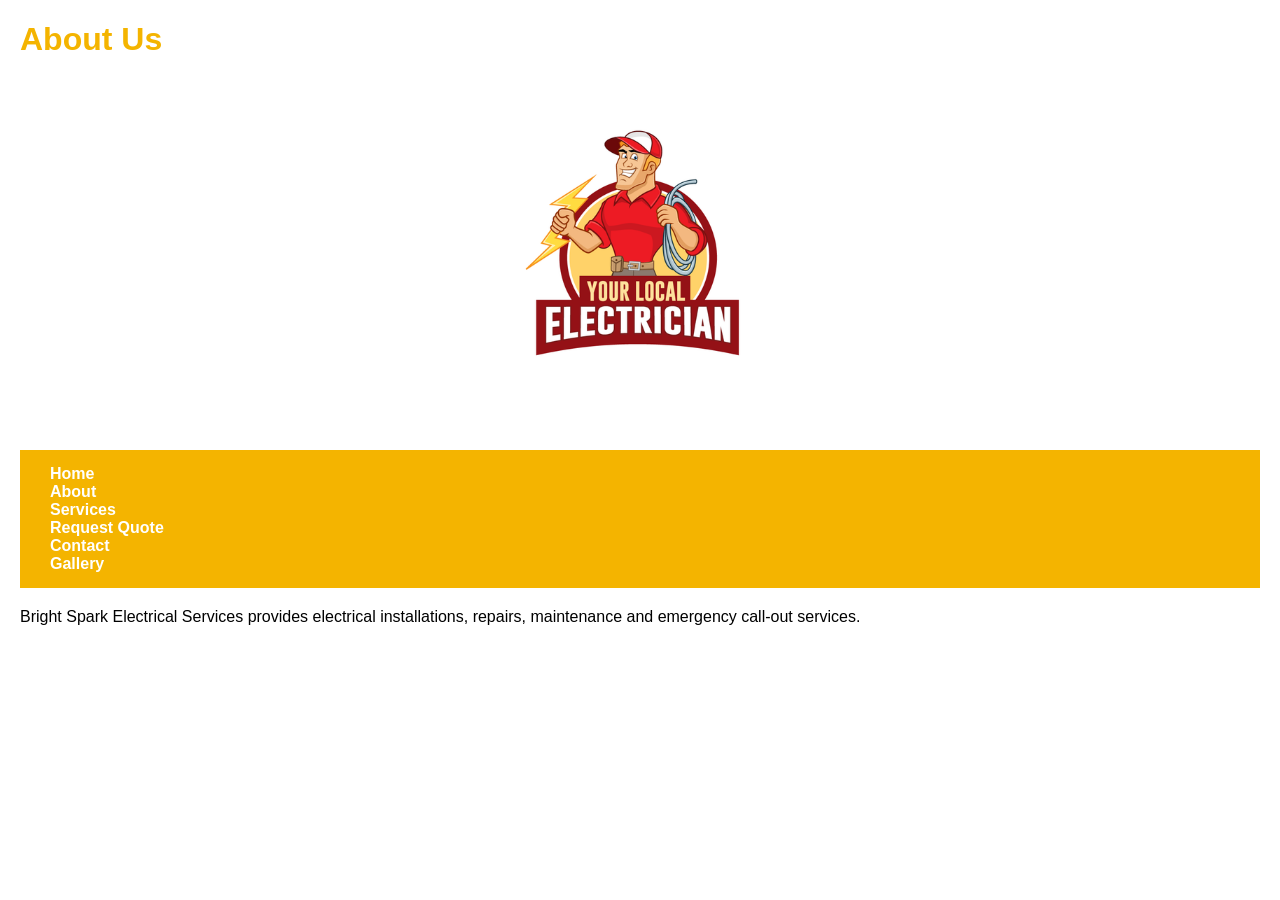
==== about.html @ 67dcbeed "part 2 initial commit" ====
<!DOCTYPE html>

<html lang="en">

<head>

  <meta charset="UTF-8">

  <title>About Us</title>

  <link rel="stylesheet" href="css/style.css">

</head>

<body>

 

<h1>About Us</h1>

<img src="images/logo.png" style="=width:200px; height:350px;">

<nav>

  <a href="index.html">Home</a><br>

  <a href="about.html">About</a><br>

  <a href="services.html">Services</a><br>

  <a href="quote.html">Request Quote</a><br>

  <a href="contact.html">Contact</a><br>

  <a href="gallery.html">Gallery</a>

</nav>

 

<p>

  Bright Spark Electrical Services provides electrical installations,

  repairs, maintenance and emergency call-out services.

</p>


</body>

</html>
---- css/style.css ----
body {
    font-family: Arial, sans-serif;
    margin: 20px;
}

h1 {
    color: #f4b400;
}

nav {
    margin-bottom: 20px;
}

nav a {
    text-decoration: none;
}
input,
select,
textarea {
    width: 300px;
    padding: 8px;
    margin-bottom: 10px;
}

button {
    background-color: #f4b400;
    color: white;
    border: none;
    padding: 10px 15px;
    cursor: pointer;
}
nav {
    background-color: #f4b400;
    padding: 15px;
    text-align: left;
}

nav a {
    color: white;
    text-decoration: none;
    margin: 0 15px;
    font-weight: bold;
}

nav a:hover {
    color: black;
}

img {
    display: block;
    margin: 20px auto;
}
.logo {
    width: 200px;
    height: auto;
    display: block;
    margin: 20px auto;
}
body {
    font-family: Arial, sans-serif;
    margin: 20px;
}
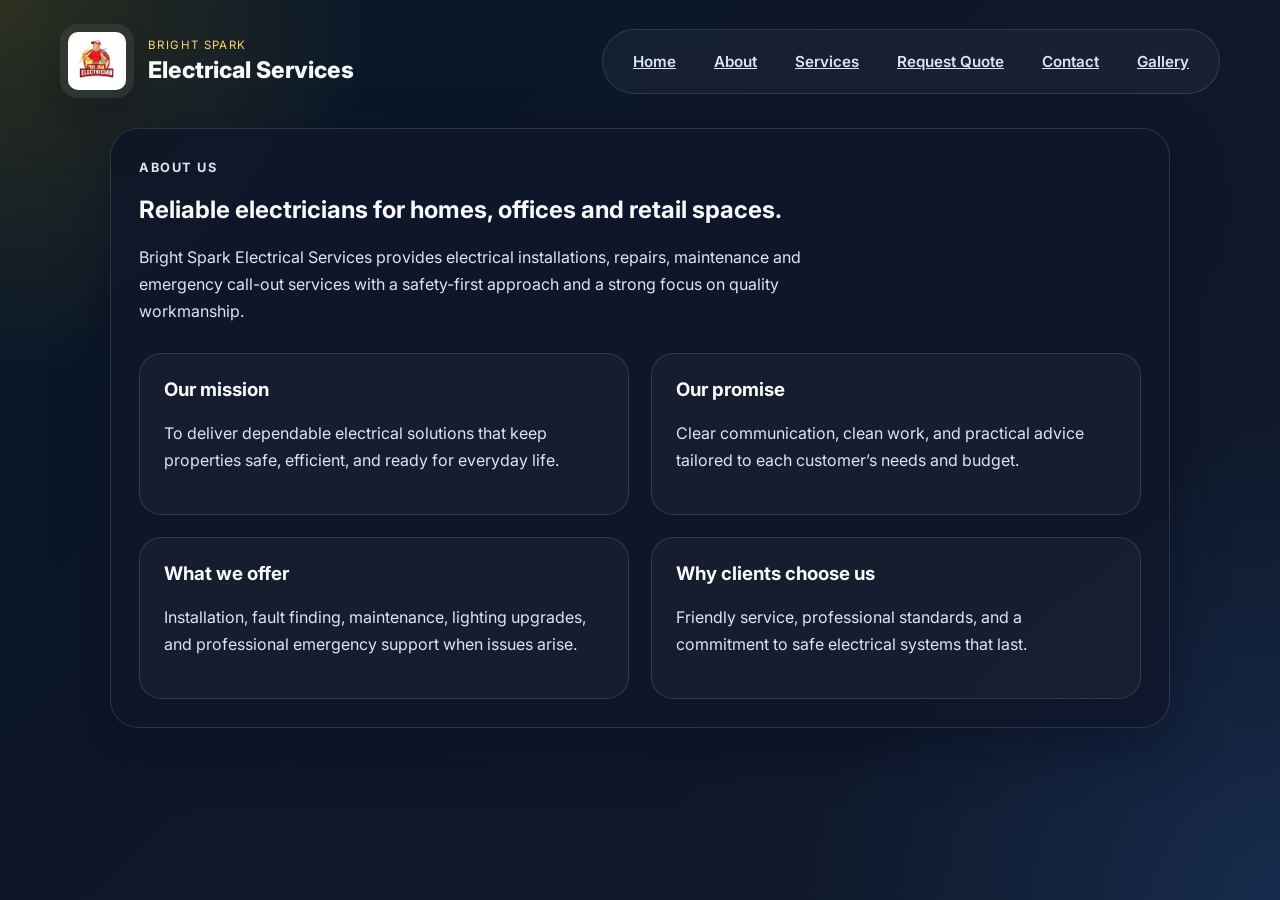
==== commit 357ca461: "part 2 index, about us page commit" ====
--- a/about.html
+++ b/about.html
@@ -1,52 +1,64 @@
 <!DOCTYPE html>
+<html lang="en">
+<head>
+  <meta charset="UTF-8">
+  <meta name="viewport" content="width=device-width, initial-scale=1.0">
+  <title>About Us</title>
+  <link rel="preconnect" href="https://fonts.googleapis.com">
+  <link rel="preconnect" href="https://fonts.gstatic.com" crossorigin>
+  <link href="https://fonts.googleapis.com/css2?family=Inter:wght@400;500;600;700;800;900&display=swap" rel="stylesheet">
+  <link rel="stylesheet" href="css/style.css">
+</head>
+<body class="site-page">
+<header class="site-header">
+  <div class="brand-wrap">
+    <img class="brand-logo" src="images/logo.png" alt="Bright Spark Electrical Services logo">
+    <div class="brand-text">
+      <span class="brand-kicker">Bright Spark</span>
+      <h2>Electrical Services</h2>
+    </div>
+  </div>
 
-<html lang="en">
+  <nav class="main-nav" aria-label="Main navigation">
+    <a href="index.html">Home</a>
+    <a href="about.html">About</a>
+    <a href="services.html">Services</a>
+    <a href="quote.html">Request Quote</a>
+    <a href="contact.html">Contact</a>
+    <a href="gallery.html">Gallery</a>
+  </nav>
+</header>
 
-<head>
+<main class="page-shell">
+  <section class="content-panel">
+    <div class="intro-copy">
+      <p class="eyebrow">About us</p>
+      <h1>Reliable electricians for homes, offices and retail spaces.</h1>
+      <p class="lead-text">
+        Bright Spark Electrical Services provides electrical installations, repairs,
+        maintenance and emergency call-out services with a safety-first approach and a strong focus on quality workmanship.
+      </p>
+    </div>
 
-  <meta charset="UTF-8">
-
-  <title>About Us</title>
-
-  <link rel="stylesheet" href="css/style.css">
-
-</head>
-
-<body>
-
- 
-
-<h1>About Us</h1>
-
-<img src="images/logo.png" style="=width:200px; height:350px;">
-
-<nav>
-
-  <a href="index.html">Home</a><br>
-
-  <a href="about.html">About</a><br>
-
-  <a href="services.html">Services</a><br>
-
-  <a href="quote.html">Request Quote</a><br>
-
-  <a href="contact.html">Contact</a><br>
-
-  <a href="gallery.html">Gallery</a>
-
-</nav>
-
- 
-
-<p>
-
-  Bright Spark Electrical Services provides electrical installations,
-
-  repairs, maintenance and emergency call-out services.
-
-</p>
-
-
+    <div class="info-grid">
+      <article class="info-card">
+        <h3>Our mission</h3>
+        <p>To deliver dependable electrical solutions that keep properties safe, efficient, and ready for everyday life.</p>
+      </article>
+      <article class="info-card">
+        <h3>Our promise</h3>
+        <p>Clear communication, clean work, and practical advice tailored to each customer’s needs and budget.</p>
+      </article>
+      <article class="info-card">
+        <h3>What we offer</h3>
+        <p>Installation, fault finding, maintenance, lighting upgrades, and professional emergency support when issues arise.</p>
+      </article>
+      <article class="info-card">
+        <h3>Why clients choose us</h3>
+        <p>Friendly service, professional standards, and a commitment to safe electrical systems that last.</p>
+      </article>
+    </div>
+  </section>
+</main>
 </body>
-
 </html>
--- a/css/style.css
+++ b/css/style.css
@@ -1,62 +1,706 @@
-body {
+:root {
+    --bg-deep: #071827;
+    --bg-mid: #0f172a;
+    --panel: rgba(15, 23, 42, 0.84);
+    --panel-strong: rgba(19, 32, 48, 0.96);
+    --panel-soft: rgba(255, 255, 255, 0.04);
+    --gold: #f4b400;
+    --gold-soft: #ffd76a;
+    --cream: #f8fafc;
+    --muted: #dbe6f3;
+    --line: rgba(255, 255, 255, 0.12);
+    --shadow: 0 20px 55px rgba(2, 6, 23, 0.35);
+}
+
+* {
+    box-sizing: border-box;
+}
+
+body.landing-page {
+    margin: 0;
+    font-family: "Inter", "Segoe UI", Arial, sans-serif;
+    color: var(--cream);
+    background:
+            radial-gradient(circle at top left, rgba(244, 180, 0, 0.18), transparent 28%),
+            radial-gradient(circle at bottom right, rgba(59, 130, 246, 0.18), transparent 30%),
+            linear-gradient(135deg, var(--bg-deep) 0%, var(--bg-mid) 48%, #101b2d 100%);
+    min-height: 100vh;
+}
+
+body.landing-page img {
+    display: block;
+    max-width: 100%;
+}
+
+body.landing-page a {
+    text-decoration: none;
+    color: inherit;
+}
+
+.site-header {
+    max-width: 1200px;
+    margin: 0 auto;
+    padding: 24px 20px 0;
+    display: flex;
+    align-items: center;
+    justify-content: space-between;
+    gap: 24px;
+}
+
+.brand-wrap {
+    display: flex;
+    align-items: center;
+    gap: 14px;
+}
+
+.brand-logo {
+    width: 74px;
+    height: 74px;
+    border-radius: 18px;
+    background: rgba(255, 255, 255, 0.06);
+    padding: 8px;
+    box-shadow: var(--shadow);
+}
+
+.brand-kicker {
+    display: block;
+    font-size: 0.72rem;
+    letter-spacing: 0.12em;
+    text-transform: uppercase;
+    color: var(--gold-soft);
+}
+
+.brand-text h2 {
+    margin: 4px 0 0;
+    font-size: clamp(1.1rem, 1.8vw, 1.6rem);
+    font-weight: 800;
+}
+
+.main-nav {
+    display: flex;
+    align-items: center;
+    gap: 10px;
+    justify-content: flex-end;
+    flex-wrap: wrap;
+    padding: 12px 16px;
+    background: rgba(255, 255, 255, 0.04);
+    border: 1px solid var(--line);
+    border-radius: 999px;
+    backdrop-filter: blur(10px);
+}
+
+.main-nav a {
+    padding: 10px 14px;
+    border-radius: 999px;
+    color: var(--muted);
+    font-size: 0.95rem;
+    font-weight: 600;
+    transition: background 0.2s ease, color 0.2s ease, transform 0.2s ease;
+}
+
+.main-nav a:hover,
+.main-nav a:focus-visible {
+    background: rgba(244, 180, 0, 0.12);
+    color: var(--cream);
+    transform: translateY(-1px);
+}
+
+.page-shell {
+    max-width: 1200px;
+    margin: 0 auto;
+    padding: 26px 20px 64px;
+}
+
+.hero {
+    display: grid;
+    grid-template-columns: 1.1fr 0.9fr;
+    align-items: center;
+    gap: 48px;
+    padding: 42px 0 18px;
+}
+
+.eyebrow {
+    margin: 0 0 16px;
+    color: var(--gold-soft);
+    font-size: 0.8rem;
+    font-weight: 700;
+    letter-spacing: 0.12em;
+    text-transform: uppercase;
+}
+
+.hero-copy h1 {
+    margin: 0;
+    font-size: clamp(2.7rem, 5vw, 5rem);
+    line-height: 1.02;
+    letter-spacing: -0.05em;
+}
+
+.lead {
+    margin: 20px 0 0;
+    max-width: 640px;
+    color: var(--muted);
+    font-size: 1.08rem;
+    line-height: 1.7;
+}
+
+.cta-row {
+    display: flex;
+    flex-wrap: wrap;
+    gap: 14px;
+    margin-top: 28px;
+}
+
+.primary-btn,
+.secondary-btn {
+    display: inline-flex;
+    align-items: center;
+    justify-content: center;
+    min-height: 52px;
+    padding: 0 22px;
+    border-radius: 14px;
+    font-weight: 700;
+    transition: transform 0.2s ease, box-shadow 0.2s ease, border-color 0.2s ease;
+}
+
+.primary-btn {
+    background: linear-gradient(135deg, var(--gold) 0%, var(--gold-soft) 100%);
+    color: #0d1724;
+    box-shadow: 0 18px 32px rgba(244, 180, 0, 0.28);
+}
+
+.secondary-btn {
+    border: 1px solid rgba(255, 255, 255, 0.15);
+    background: rgba(255, 255, 255, 0.02);
+    color: var(--cream);
+}
+
+.primary-btn:hover,
+.secondary-btn:hover,
+.primary-btn:focus-visible,
+.secondary-btn:focus-visible {
+    transform: translateY(-2px);
+}
+
+.quick-facts {
+    list-style: none;
+    display: grid;
+    grid-template-columns: repeat(3, minmax(0, 1fr));
+    gap: 18px;
+    padding: 0;
+    margin: 30px 0 0;
+}
+
+.quick-facts li {
+    padding: 18px 16px;
+    border-radius: 18px;
+    background: rgba(255, 255, 255, 0.035);
+    border: 1px solid var(--line);
+}
+
+.quick-facts strong {
+    display: block;
+    font-size: 1.5rem;
+    color: var(--gold-soft);
+}
+
+.quick-facts span {
+    display: block;
+    margin-top: 6px;
+    color: var(--muted);
+    font-size: 0.88rem;
+}
+
+.hero-visual {
+    position: relative;
+    display: grid;
+    place-items: center;
+}
+
+.image-card {
+    width: min(100%, 520px);
+    border-radius: 30px;
+    overflow: hidden;
+    border: 1px solid var(--line);
+    box-shadow: var(--shadow);
+    background: rgba(255, 255, 255, 0.04);
+}
+
+.image-card img {
+    width: 100%;
+    height: 620px;
+    object-fit: cover;
+}
+
+.floating-card {
+    position: absolute;
+    left: 0;
+    bottom: 28px;
+    display: flex;
+    align-items: center;
+    gap: 12px;
+    padding: 16px 18px;
+    background: rgba(9, 16, 24, 0.9);
+    border: 1px solid rgba(255, 255, 255, 0.12);
+    border-radius: 18px;
+    box-shadow: var(--shadow);
+    animation: float 3s ease-in-out infinite;
+}
+
+.status-dot {
+    display: inline-block;
+    width: 12px;
+    height: 12px;
+    border-radius: 50%;
+    background: #3ddc97;
+    box-shadow: 0 0 0 8px rgba(61, 220, 151, 0.16);
+}
+
+.floating-card strong,
+.floating-card small {
+    display: block;
+}
+
+.floating-card small {
+    color: var(--muted);
+    margin-top: 4px;
+}
+
+.services-overview {
+    padding-top: 58px;
+}
+
+.section-heading {
+    margin-bottom: 22px;
+}
+
+.section-heading h2,
+.feature-copy h2,
+.cta-banner h2 {
+    margin: 0;
+    font-size: clamp(2rem, 4vw, 3rem);
+    line-height: 1.1;
+}
+
+.service-grid {
+    display: grid;
+    grid-template-columns: repeat(4, minmax(0, 1fr));
+    gap: 22px;
+    margin-top: 24px;
+}
+
+.service-card {
+    padding: 26px 22px;
+    border-radius: 24px;
+    background: rgba(12, 21, 34, 0.88);
+    border: 1px solid var(--line);
+    box-shadow: 0 18px 30px rgba(15, 23, 42, 0.24);
+    transition: transform 0.2s ease, border-color 0.2s ease;
+}
+
+.service-card:hover {
+    transform: translateY(-4px);
+    border-color: rgba(244, 180, 0, 0.55);
+}
+
+.service-icon {
+    display: inline-flex;
+    align-items: center;
+    justify-content: center;
+    width: 58px;
+    height: 58px;
+    border-radius: 16px;
+    font-size: 1.8rem;
+    background: rgba(244, 180, 0, 0.12);
+}
+
+.service-card h3 {
+    margin: 22px 0 10px;
+    font-size: 1.3rem;
+}
+
+.service-card p {
+    margin: 0;
+    color: var(--muted);
+    line-height: 1.7;
+}
+
+.feature-band {
+    display: grid;
+    grid-template-columns: 1fr 0.95fr;
+    align-items: center;
+    gap: 34px;
+    padding-top: 64px;
+}
+
+.check-list {
+    list-style: none;
+    margin: 24px 0 0;
+    padding: 0;
+    display: grid;
+    gap: 14px;
+}
+
+.check-list li {
+    position: relative;
+    padding-left: 32px;
+    color: var(--muted);
+    line-height: 1.6;
+    font-size: 1.04rem;
+}
+
+.check-list li::before {
+    content: "✓";
+    position: absolute;
+    left: 0;
+    top: 0;
+    display: inline-flex;
+    align-items: center;
+    justify-content: center;
+    width: 20px;
+    height: 20px;
+    border-radius: 50%;
+    background: rgba(244, 180, 0, 0.15);
+    color: var(--gold-soft);
+    font-weight: 800;
+}
+
+.feature-visual img {
+    width: 100%;
+    height: 450px;
+    object-fit: cover;
+    border-radius: 28px;
+    border: 1px solid var(--line);
+    box-shadow: var(--shadow);
+}
+
+.cta-banner {
+    display: flex;
+    align-items: center;
+    justify-content: space-between;
+    gap: 20px;
+    margin-top: 64px;
+    padding: 28px 30px;
+    border-radius: 28px;
+    background: linear-gradient(135deg, rgba(244, 180, 0, 0.12), rgba(255, 255, 255, 0.04));
+    border: 1px solid rgba(244, 180, 0, 0.22);
+}
+
+@keyframes float {
+    0%,
+    100% {
+        transform: translateY(0px);
+    }
+    50% {
+        transform: translateY(-10px);
+    }
+}
+
+@media (max-width: 960px) {
+    .hero,
+    .feature-band,
+    .service-grid {
+        grid-template-columns: 1fr 1fr;
+    }
+
+    .hero {
+        grid-template-columns: 1fr;
+    }
+
+    .feature-band {
+        grid-template-columns: 1fr;
+    }
+
+    .service-grid {
+        grid-template-columns: repeat(2, minmax(0, 1fr));
+    }
+}
+
+@media (max-width: 720px) {
+    .site-header {
+        flex-direction: column;
+        align-items: flex-start;
+    }
+
+    .main-nav {
+        width: 100%;
+        justify-content: flex-start;
+        border-radius: 20px;
+    }
+
+    .hero-copy h1 {
+        letter-spacing: -0.04em;
+    }
+
+    .cta-banner {
+        flex-direction: column;
+        align-items: flex-start;
+    }
+}
+
+@media (max-width: 560px) {
+    .page-shell {
+        padding-left: 16px;
+        padding-right: 16px;
+    }
+
+    .service-grid,
+    .quick-facts {
+        grid-template-columns: 1fr;
+    }
+
+    .brand-wrap {
+        align-items: center;
+    }
+
+    .image-card img,
+    .feature-visual img {
+        height: 340px;
+    }
+}
+
+body.site-page {
+    margin: 0;
+    min-height: 100vh;
+    font-family: "Inter", "Segoe UI", Arial, sans-serif;
+    color: var(--cream);
+    background:
+            radial-gradient(circle at top left, rgba(244, 180, 0, 0.16), transparent 24%),
+            radial-gradient(circle at bottom right, rgba(59, 130, 246, 0.16), transparent 30%),
+            linear-gradient(135deg, var(--bg-deep) 0%, var(--bg-mid) 48%, #101b2d 100%);
+}
+
+body.site-page .page-shell {
+    max-width: 1100px;
+    margin: 0 auto;
+    padding: 30px 20px 70px;
+}
+
+body.site-page .content-panel {
+    background: rgba(15, 23, 42, 0.82);
+    border: 1px solid var(--line);
+    border-radius: 28px;
+    box-shadow: var(--shadow);
+    padding: 28px;
+}
+
+body.site-page .content-panel h1,
+body.site-page .content-panel h2,
+body.site-page .content-panel h3 {
+    margin-top: 0;
+    color: var(--cream);
+}
+
+body.site-page .intro-copy {
+    max-width: 700px;
+}
+
+body.site-page .lead-text,
+body.site-page .content-panel p,
+body.site-page .content-panel li,
+body.site-page .contact-card p,
+body.site-page .contact-card a,
+body.site-page .gallery-card p {
+    color: var(--muted);
+    line-height: 1.7;
+}
+
+body.site-page .info-grid,
+body.site-page .service-grid,
+body.site-page .gallery-grid,
+body.site-page .contact-grid {
+    display: grid;
+    gap: 22px;
+    margin-top: 28px;
+}
+
+body.site-page .info-grid,
+body.site-page .service-grid,
+body.site-page .contact-grid {
+    grid-template-columns: repeat(2, minmax(0, 1fr));
+}
+
+body.site-page .info-card,
+body.site-page .service-card,
+body.site-page .contact-card,
+body.site-page .gallery-card {
+    background: rgba(255, 255, 255, 0.03);
+    border: 1px solid var(--line);
+    border-radius: 22px;
+    padding: 24px;
+}
+
+body.site-page .service-card a,
+body.site-page .contact-card a {
+    color: var(--gold-soft);
+    font-weight: 600;
+}
+
+body.site-page .gallery-grid {
+    grid-template-columns: repeat(2, minmax(0, 1fr));
+}
+
+body.site-page .gallery-card img {
+    width: 100%;
+    height: 220px;
+    object-fit: cover;
+    border-radius: 16px;
+    margin-bottom: 14px;
+}
+
+body.site-page form {
+    display: grid;
+    gap: 18px;
+    margin-top: 20px;
+}
+
+body.site-page .form-grid {
+    display: grid;
+    grid-template-columns: repeat(2, minmax(0, 1fr));
+    gap: 18px;
+}
+
+body.site-page label {
+    display: block;
+    margin-bottom: 8px;
+    font-weight: 600;
+    color: var(--cream);
+}
+
+body.site-page input,
+body.site-page select,
+body.site-page textarea {
+    width: 100%;
+    padding: 12px 14px;
+    border-radius: 12px;
+    border: 1px solid rgba(255, 255, 255, 0.12);
+    background: rgba(255, 255, 255, 0.04);
+    color: var(--cream);
+    font: inherit;
+}
+
+body.site-page textarea {
+    min-height: 140px;
+    resize: vertical;
+}
+
+body.site-page button {
+    background: linear-gradient(135deg, var(--gold) 0%, var(--gold-soft) 100%);
+    color: #0d1724;
+    border: none;
+    padding: 14px 22px;
+    border-radius: 12px;
+    font-weight: 800;
+    cursor: pointer;
+    width: fit-content;
+}
+
+body.site-page .quote-summary {
+    display: flex;
+    align-items: center;
+    justify-content: center;
+    background: rgba(244, 180, 0, 0.1);
+    border: 1px solid rgba(244, 180, 0, 0.25);
+    border-radius: 18px;
+}
+
+body.site-page .quote-summary p {
+    margin: 0;
+    padding: 18px;
+    font-size: 1.05rem;
+    color: var(--gold-soft);
+}
+
+body.site-page .contact-card strong {
+    display: block;
+    margin-bottom: 6px;
+    color: var(--cream);
+}
+
+body:not(.landing-page):not(.site-page) {
+    margin: 20px;
     font-family: Arial, sans-serif;
-    margin: 20px;
-}
-
-h1 {
-    color: #f4b400;
-}
-
-nav {
-    margin-bottom: 20px;
-}
-
-nav a {
-    text-decoration: none;
-}
-input,
-select,
-textarea {
-    width: 300px;
-    padding: 8px;
-    margin-bottom: 10px;
-}
-
-button {
-    background-color: #f4b400;
-    color: white;
-    border: none;
-    padding: 10px 15px;
-    cursor: pointer;
-}
-nav {
-    background-color: #f4b400;
+}
+
+body:not(.landing-page):not(.site-page) nav {
+    background-color: var(--gold);
     padding: 15px;
     text-align: left;
-}
-
-nav a {
+    margin-bottom: 20px;
+}
+
+body:not(.landing-page):not(.site-page) nav a {
     color: white;
     text-decoration: none;
     margin: 0 15px;
     font-weight: bold;
 }
 
-nav a:hover {
+body:not(.landing-page):not(.site-page) nav a:hover {
     color: black;
 }
 
-img {
+body:not(.landing-page):not(.site-page) img {
     display: block;
     margin: 20px auto;
 }
-.logo {
+
+body:not(.landing-page):not(.site-page) .logo {
     width: 200px;
     height: auto;
     display: block;
     margin: 20px auto;
 }
-body {
-    font-family: Arial, sans-serif;
-    margin: 20px;
-}+
+body:not(.landing-page):not(.site-page) h1 {
+    color: var(--gold);
+}
+
+@media (max-width: 768px) {
+    body:not(.landing-page):not(.site-page) .hero-grid {
+        grid-template-columns: 1fr;
+        text-align: center;
+    }
+
+    body:not(.landing-page):not(.site-page) .card-grid {
+        grid-template-columns: repeat(2, 1fr);
+    }
+}
+
+@media (max-width: 480px) {
+    body:not(.landing-page):not(.site-page) .hero-grid {
+        grid-template-columns: 1fr;
+        text-align: center;
+    }
+
+    body:not(.landing-page):not(.site-page) .card-grid {
+        grid-template-columns: 1fr;
+    }
+}
+
+@media (max-width: 700px) {
+    body.site-page .form-grid,
+    body.site-page .info-grid,
+    body.site-page .service-grid,
+    body.site-page .gallery-grid,
+    body.site-page .contact-grid {
+        grid-template-columns: 1fr;
+    }
+}
+
+/* Tablet*/
+@media (max-width: 900px) {
+    .hero {
+        grid-template-columns: 1fr;
+        text-align: center;
+    }
+    .card-grid {
+        grid-template-columns: repeat(2, 1fr);
+    }
+}
+
+/*Mobile Device*/
+@media (max-width: 600px) {
+    .card-grid {
+        grid-template-columns: 1fr;
+        text-align: center;
+    }}
